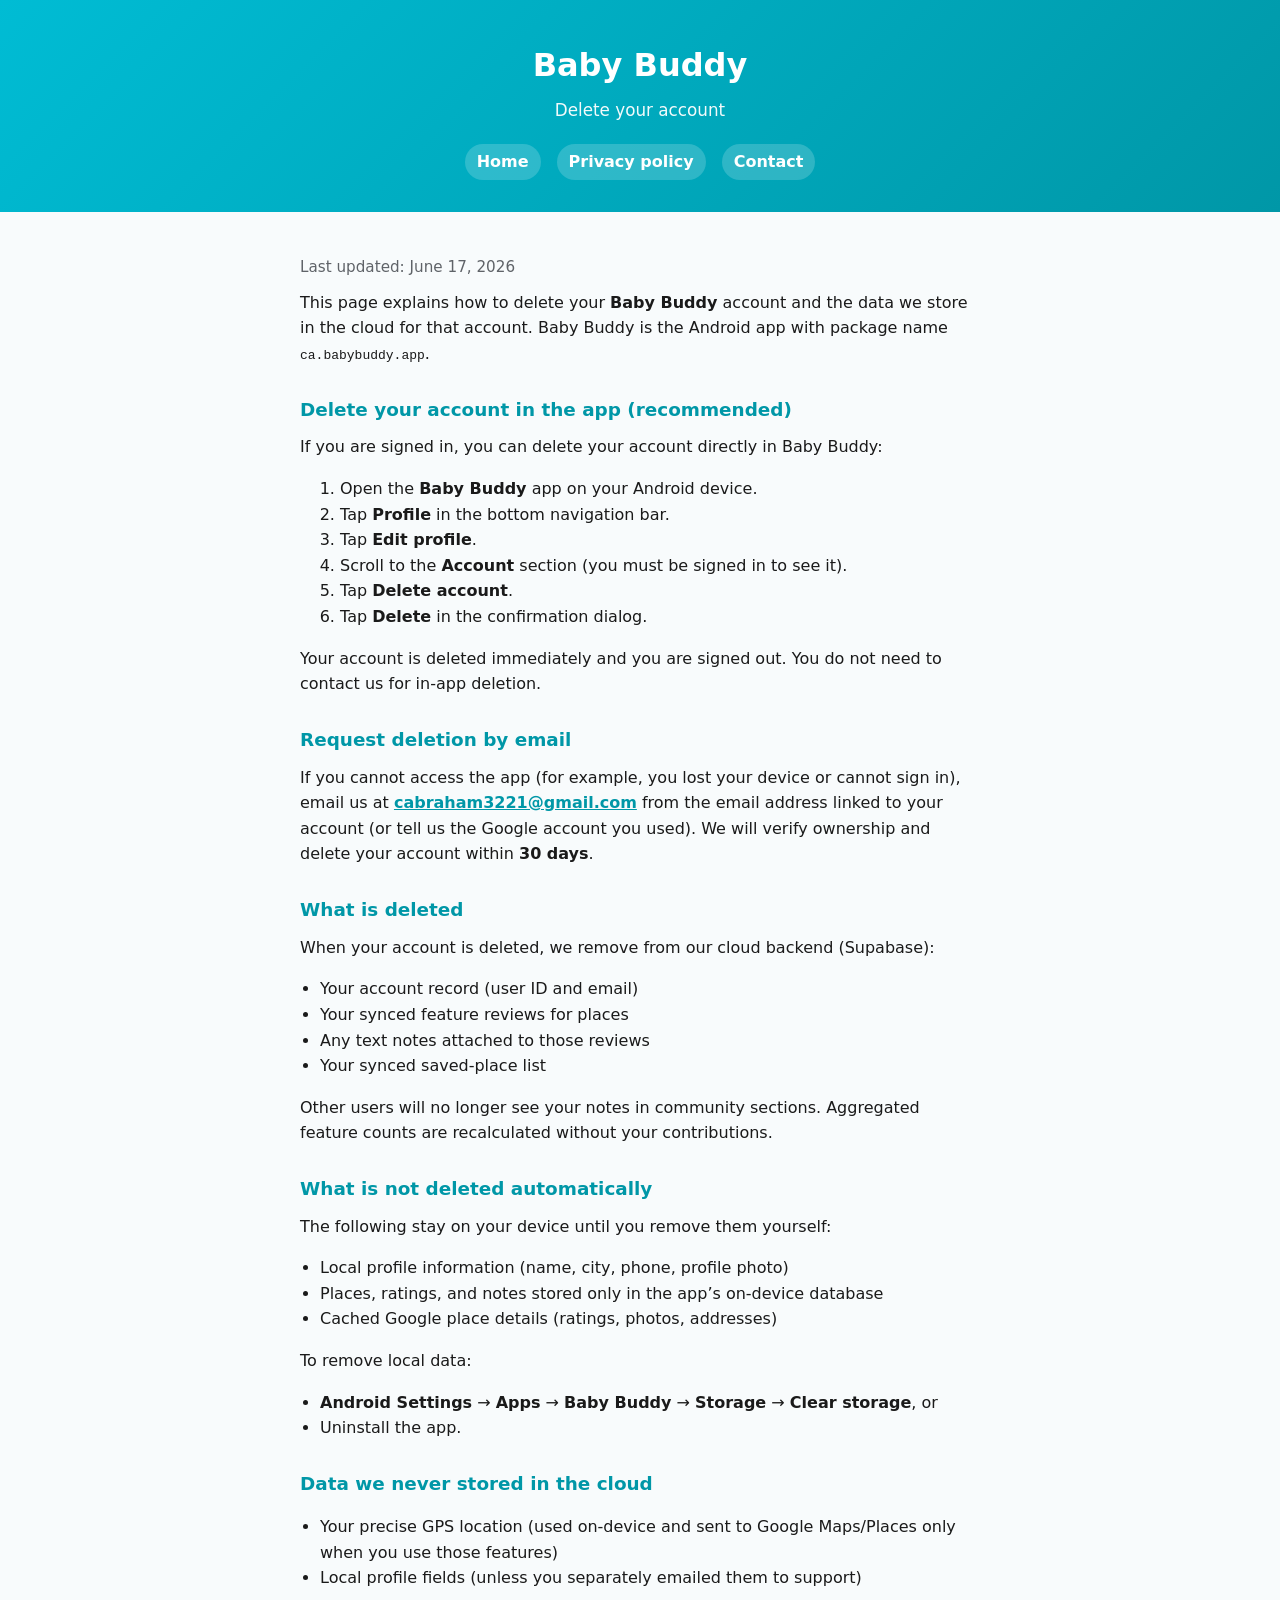
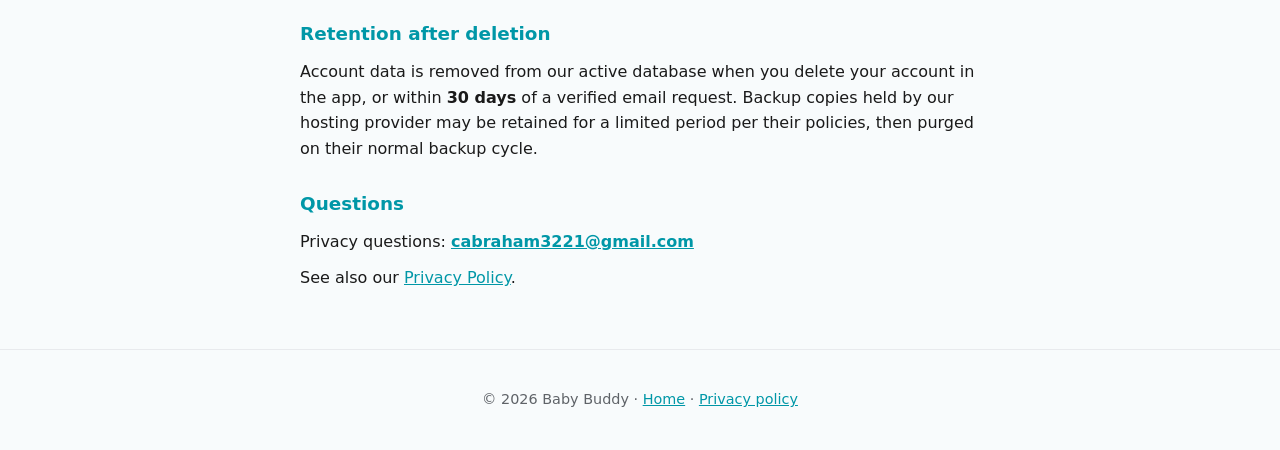
==== delete-account.html @ 5fe599a4 "Add delete-account page and update site links for Play Console. Co-authored-by: Cursor <cursoragent@" ====
<!DOCTYPE html>
<html lang="en">
<head>
  <meta charset="utf-8">
  <meta name="viewport" content="width=device-width, initial-scale=1">
  <title>Delete your account — Baby Buddy</title>
  <meta name="description" content="How to delete your Baby Buddy account and associated cloud data.">
  <link rel="stylesheet" href="styles.css">
</head>
<body>
  <header>
    <h1>Baby Buddy</h1>
    <p>Delete your account</p>
    <nav>
      <a href="index.html">Home</a>
      <a href="privacy.html">Privacy policy</a>
      <a href="mailto:cabraham3221@gmail.com">Contact</a>
    </nav>
  </header>

  <main class="policy">
    <p class="policy-meta">Last updated: June 17, 2026</p>

    <p>
      This page explains how to delete your <strong>Baby Buddy</strong> account and the data we store
      in the cloud for that account. Baby Buddy is the Android app with package name
      <code>ca.babybuddy.app</code>.
    </p>

    <h2>Delete your account in the app (recommended)</h2>
    <p>If you are signed in, you can delete your account directly in Baby Buddy:</p>
    <ol>
      <li>Open the <strong>Baby Buddy</strong> app on your Android device.</li>
      <li>Tap <strong>Profile</strong> in the bottom navigation bar.</li>
      <li>Tap <strong>Edit profile</strong>.</li>
      <li>Scroll to the <strong>Account</strong> section (you must be signed in to see it).</li>
      <li>Tap <strong>Delete account</strong>.</li>
      <li>Tap <strong>Delete</strong> in the confirmation dialog.</li>
    </ol>
    <p>
      Your account is deleted immediately and you are signed out. You do not need to contact us
      for in-app deletion.
    </p>

    <h2>Request deletion by email</h2>
    <p>
      If you cannot access the app (for example, you lost your device or cannot sign in), email us at
      <a class="contact-email" href="mailto:cabraham3221@gmail.com?subject=Baby%20Buddy%20account%20deletion%20request">cabraham3221@gmail.com</a>
      from the email address linked to your account (or tell us the Google account you used).
      We will verify ownership and delete your account within <strong>30 days</strong>.
    </p>

    <h2>What is deleted</h2>
    <p>When your account is deleted, we remove from our cloud backend (Supabase):</p>
    <ul>
      <li>Your account record (user ID and email)</li>
      <li>Your synced feature reviews for places</li>
      <li>Any text notes attached to those reviews</li>
      <li>Your synced saved-place list</li>
    </ul>
    <p>
      Other users will no longer see your notes in community sections. Aggregated feature counts
      are recalculated without your contributions.
    </p>

    <h2>What is not deleted automatically</h2>
    <p>The following stay on your device until you remove them yourself:</p>
    <ul>
      <li>Local profile information (name, city, phone, profile photo)</li>
      <li>Places, ratings, and notes stored only in the app&rsquo;s on-device database</li>
      <li>Cached Google place details (ratings, photos, addresses)</li>
    </ul>
    <p>To remove local data:</p>
    <ul>
      <li><strong>Android Settings</strong> &rarr; <strong>Apps</strong> &rarr; <strong>Baby Buddy</strong> &rarr; <strong>Storage</strong> &rarr; <strong>Clear storage</strong>, or</li>
      <li>Uninstall the app.</li>
    </ul>

    <h2>Data we never stored in the cloud</h2>
    <ul>
      <li>Your precise GPS location (used on-device and sent to Google Maps/Places only when you use those features)</li>
      <li>Local profile fields (unless you separately emailed them to support)</li>
    </ul>

    <h2>Retention after deletion</h2>
    <p>
      Account data is removed from our active database when you delete your account in the app, or
      within <strong>30 days</strong> of a verified email request. Backup copies held by our hosting
      provider may be retained for a limited period per their policies, then purged on their
      normal backup cycle.
    </p>

    <h2>Questions</h2>
    <p>
      Privacy questions:
      <a class="contact-email" href="mailto:cabraham3221@gmail.com">cabraham3221@gmail.com</a>
    </p>
    <p>See also our <a href="privacy.html">Privacy Policy</a>.</p>
  </main>

  <footer>
    <p>&copy; 2026 Baby Buddy · <a href="index.html">Home</a> · <a href="privacy.html">Privacy policy</a></p>
  </footer>
</body>
</html>
---- styles.css ----
:root {
  --brand: #00bcd4;
  --brand-dark: #0097a7;
  --text: #1a1a1a;
  --muted: #5f6368;
  --bg: #f8fbfc;
  --card: #ffffff;
  --border: #e8eaed;
  --max: 720px;
}

* {
  box-sizing: border-box;
}

body {
  margin: 0;
  font-family: system-ui, -apple-system, "Segoe UI", Roboto, Helvetica, Arial, sans-serif;
  line-height: 1.6;
  color: var(--text);
  background: var(--bg);
}

header {
  background: linear-gradient(135deg, var(--brand) 0%, var(--brand-dark) 100%);
  color: #fff;
  padding: 2.5rem 1.25rem 2rem;
  text-align: center;
}

header h1 {
  margin: 0 0 0.35rem;
  font-size: 2rem;
  font-weight: 700;
}

header p {
  margin: 0;
  opacity: 0.95;
  font-size: 1.05rem;
}

nav {
  margin-top: 1.25rem;
  display: flex;
  gap: 1rem;
  justify-content: center;
  flex-wrap: wrap;
}

nav a {
  color: #fff;
  text-decoration: none;
  font-weight: 600;
  padding: 0.35rem 0.75rem;
  border-radius: 999px;
  background: rgba(255, 255, 255, 0.18);
}

nav a:hover {
  background: rgba(255, 255, 255, 0.28);
}

main {
  max-width: var(--max);
  margin: 0 auto;
  padding: 2rem 1.25rem 3rem;
}

.card {
  background: var(--card);
  border: 1px solid var(--border);
  border-radius: 16px;
  padding: 1.5rem 1.35rem;
  margin-bottom: 1.25rem;
  box-shadow: 0 1px 3px rgba(0, 0, 0, 0.04);
}

.card h2 {
  margin: 0 0 0.75rem;
  font-size: 1.2rem;
  color: var(--brand-dark);
}

.card p:last-child,
.card ul:last-child {
  margin-bottom: 0;
}

ul {
  padding-left: 1.25rem;
}

a {
  color: var(--brand-dark);
}

footer {
  text-align: center;
  padding: 1.5rem;
  color: var(--muted);
  font-size: 0.9rem;
  border-top: 1px solid var(--border);
}

.policy-meta {
  color: var(--muted);
  font-size: 0.95rem;
  margin-bottom: 1.5rem;
}

.policy h2 {
  font-size: 1.15rem;
  margin: 1.75rem 0 0.5rem;
  color: var(--brand-dark);
}

.policy h3 {
  font-size: 1rem;
  margin: 1.25rem 0 0.35rem;
}

.policy p {
  margin: 0.65rem 0;
}

.contact-email {
  font-weight: 600;
  word-break: break-all;
}
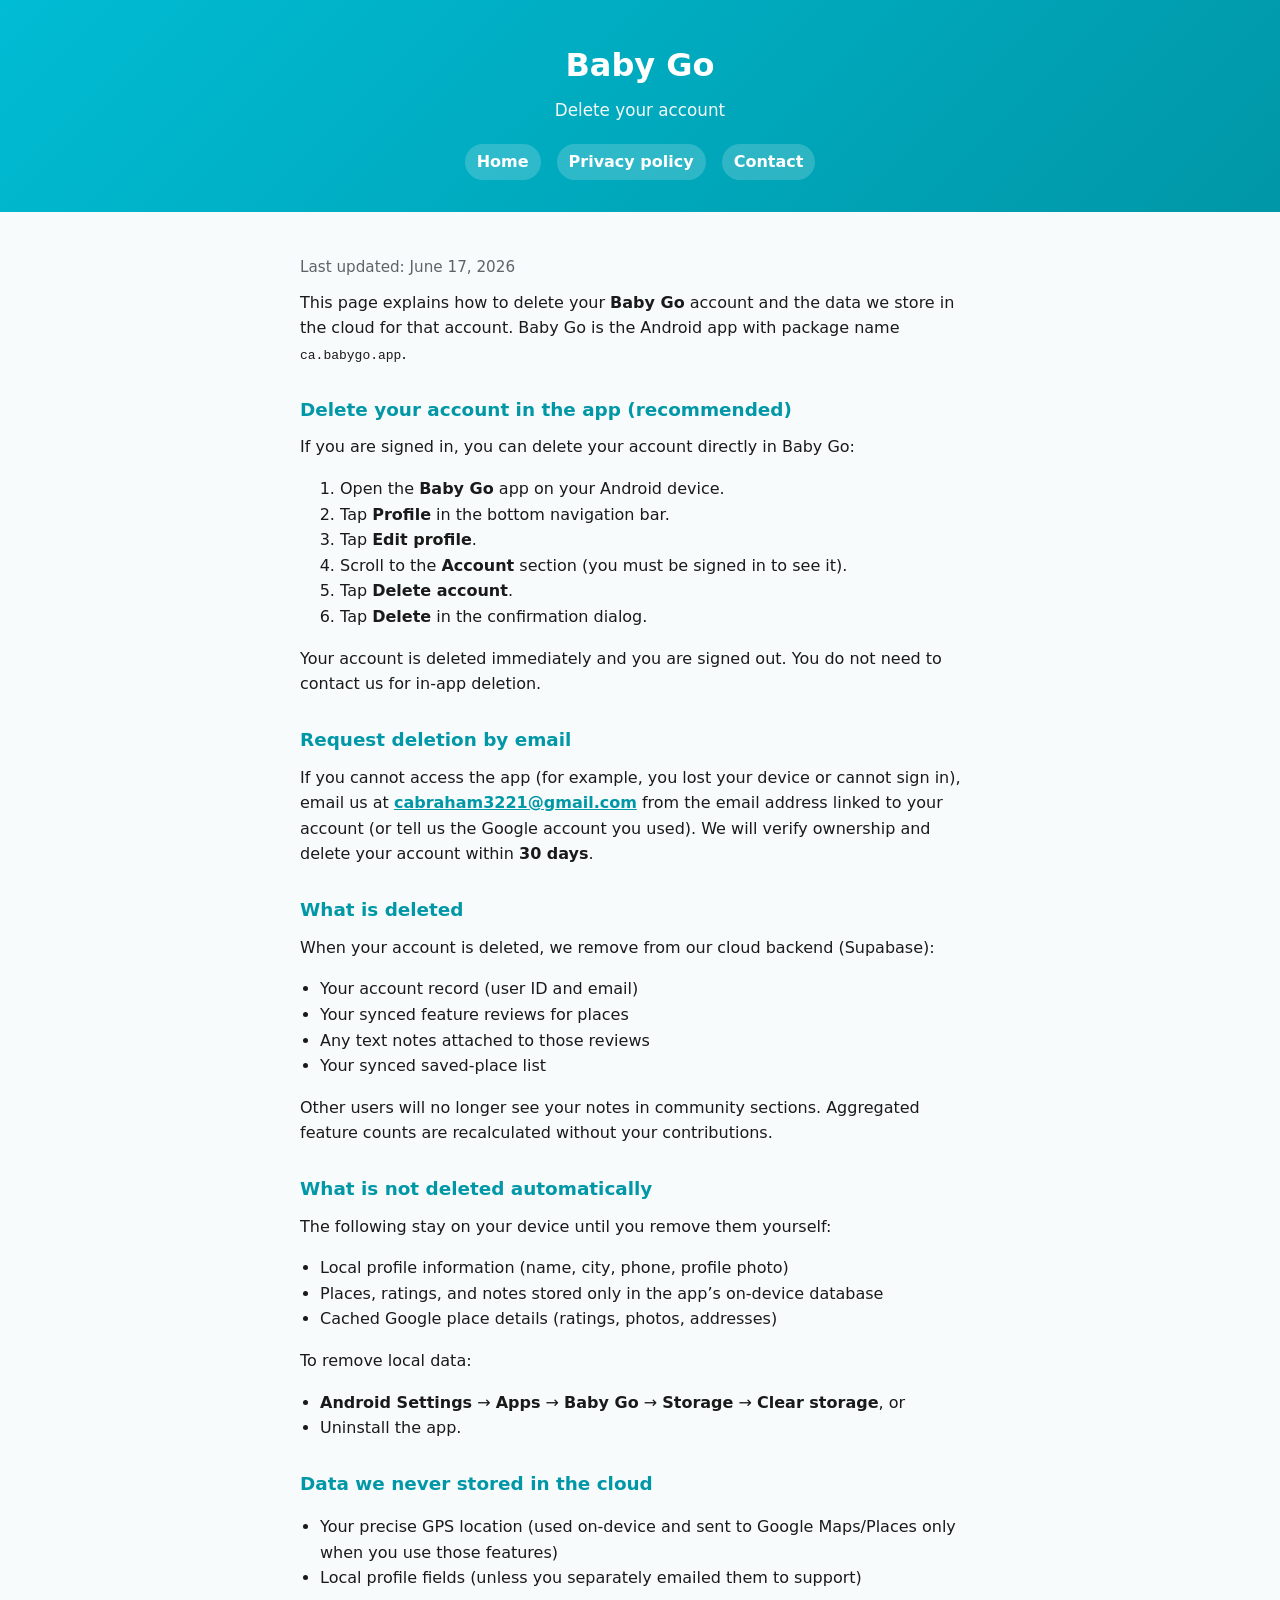
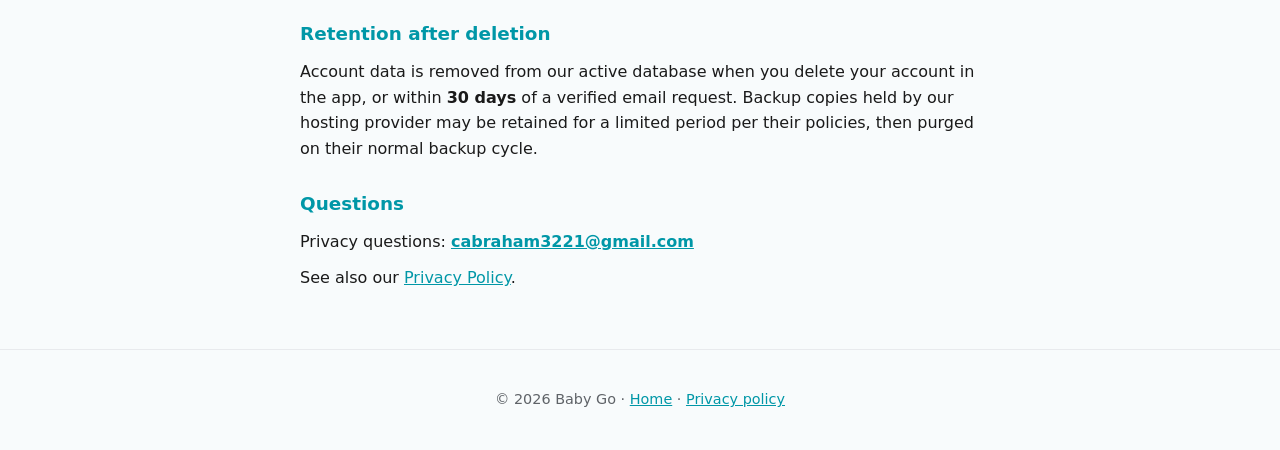
==== commit 4270c394: "Rebrand site to Baby Go and update package to ca.babygo.app. Co-authored-by: Cursor <cursoragent@cur" ====
--- a/delete-account.html
+++ b/delete-account.html
@@ -3,13 +3,13 @@
 <head>
   <meta charset="utf-8">
   <meta name="viewport" content="width=device-width, initial-scale=1">
-  <title>Delete your account — Baby Buddy</title>
-  <meta name="description" content="How to delete your Baby Buddy account and associated cloud data.">
+  <title>Delete your account — Baby Go</title>
+  <meta name="description" content="How to delete your Baby Go account and associated cloud data.">
   <link rel="stylesheet" href="styles.css">
 </head>
 <body>
   <header>
-    <h1>Baby Buddy</h1>
+    <h1>Baby Go</h1>
     <p>Delete your account</p>
     <nav>
       <a href="index.html">Home</a>
@@ -22,15 +22,15 @@
     <p class="policy-meta">Last updated: June 17, 2026</p>
 
     <p>
-      This page explains how to delete your <strong>Baby Buddy</strong> account and the data we store
-      in the cloud for that account. Baby Buddy is the Android app with package name
-      <code>ca.babybuddy.app</code>.
+      This page explains how to delete your <strong>Baby Go</strong> account and the data we store
+      in the cloud for that account. Baby Go is the Android app with package name
+      <code>ca.babygo.app</code>.
     </p>
 
     <h2>Delete your account in the app (recommended)</h2>
-    <p>If you are signed in, you can delete your account directly in Baby Buddy:</p>
+    <p>If you are signed in, you can delete your account directly in Baby Go:</p>
     <ol>
-      <li>Open the <strong>Baby Buddy</strong> app on your Android device.</li>
+      <li>Open the <strong>Baby Go</strong> app on your Android device.</li>
       <li>Tap <strong>Profile</strong> in the bottom navigation bar.</li>
       <li>Tap <strong>Edit profile</strong>.</li>
       <li>Scroll to the <strong>Account</strong> section (you must be signed in to see it).</li>
@@ -45,7 +45,7 @@
     <h2>Request deletion by email</h2>
     <p>
       If you cannot access the app (for example, you lost your device or cannot sign in), email us at
-      <a class="contact-email" href="mailto:cabraham3221@gmail.com?subject=Baby%20Buddy%20account%20deletion%20request">cabraham3221@gmail.com</a>
+      <a class="contact-email" href="mailto:cabraham3221@gmail.com?subject=Baby%20Go%20account%20deletion%20request">cabraham3221@gmail.com</a>
       from the email address linked to your account (or tell us the Google account you used).
       We will verify ownership and delete your account within <strong>30 days</strong>.
     </p>
@@ -72,7 +72,7 @@
     </ul>
     <p>To remove local data:</p>
     <ul>
-      <li><strong>Android Settings</strong> &rarr; <strong>Apps</strong> &rarr; <strong>Baby Buddy</strong> &rarr; <strong>Storage</strong> &rarr; <strong>Clear storage</strong>, or</li>
+      <li><strong>Android Settings</strong> &rarr; <strong>Apps</strong> &rarr; <strong>Baby Go</strong> &rarr; <strong>Storage</strong> &rarr; <strong>Clear storage</strong>, or</li>
       <li>Uninstall the app.</li>
     </ul>
 
@@ -99,7 +99,7 @@
   </main>
 
   <footer>
-    <p>&copy; 2026 Baby Buddy · <a href="index.html">Home</a> · <a href="privacy.html">Privacy policy</a></p>
+    <p>&copy; 2026 Baby Go · <a href="index.html">Home</a> · <a href="privacy.html">Privacy policy</a></p>
   </footer>
 </body>
 </html>
